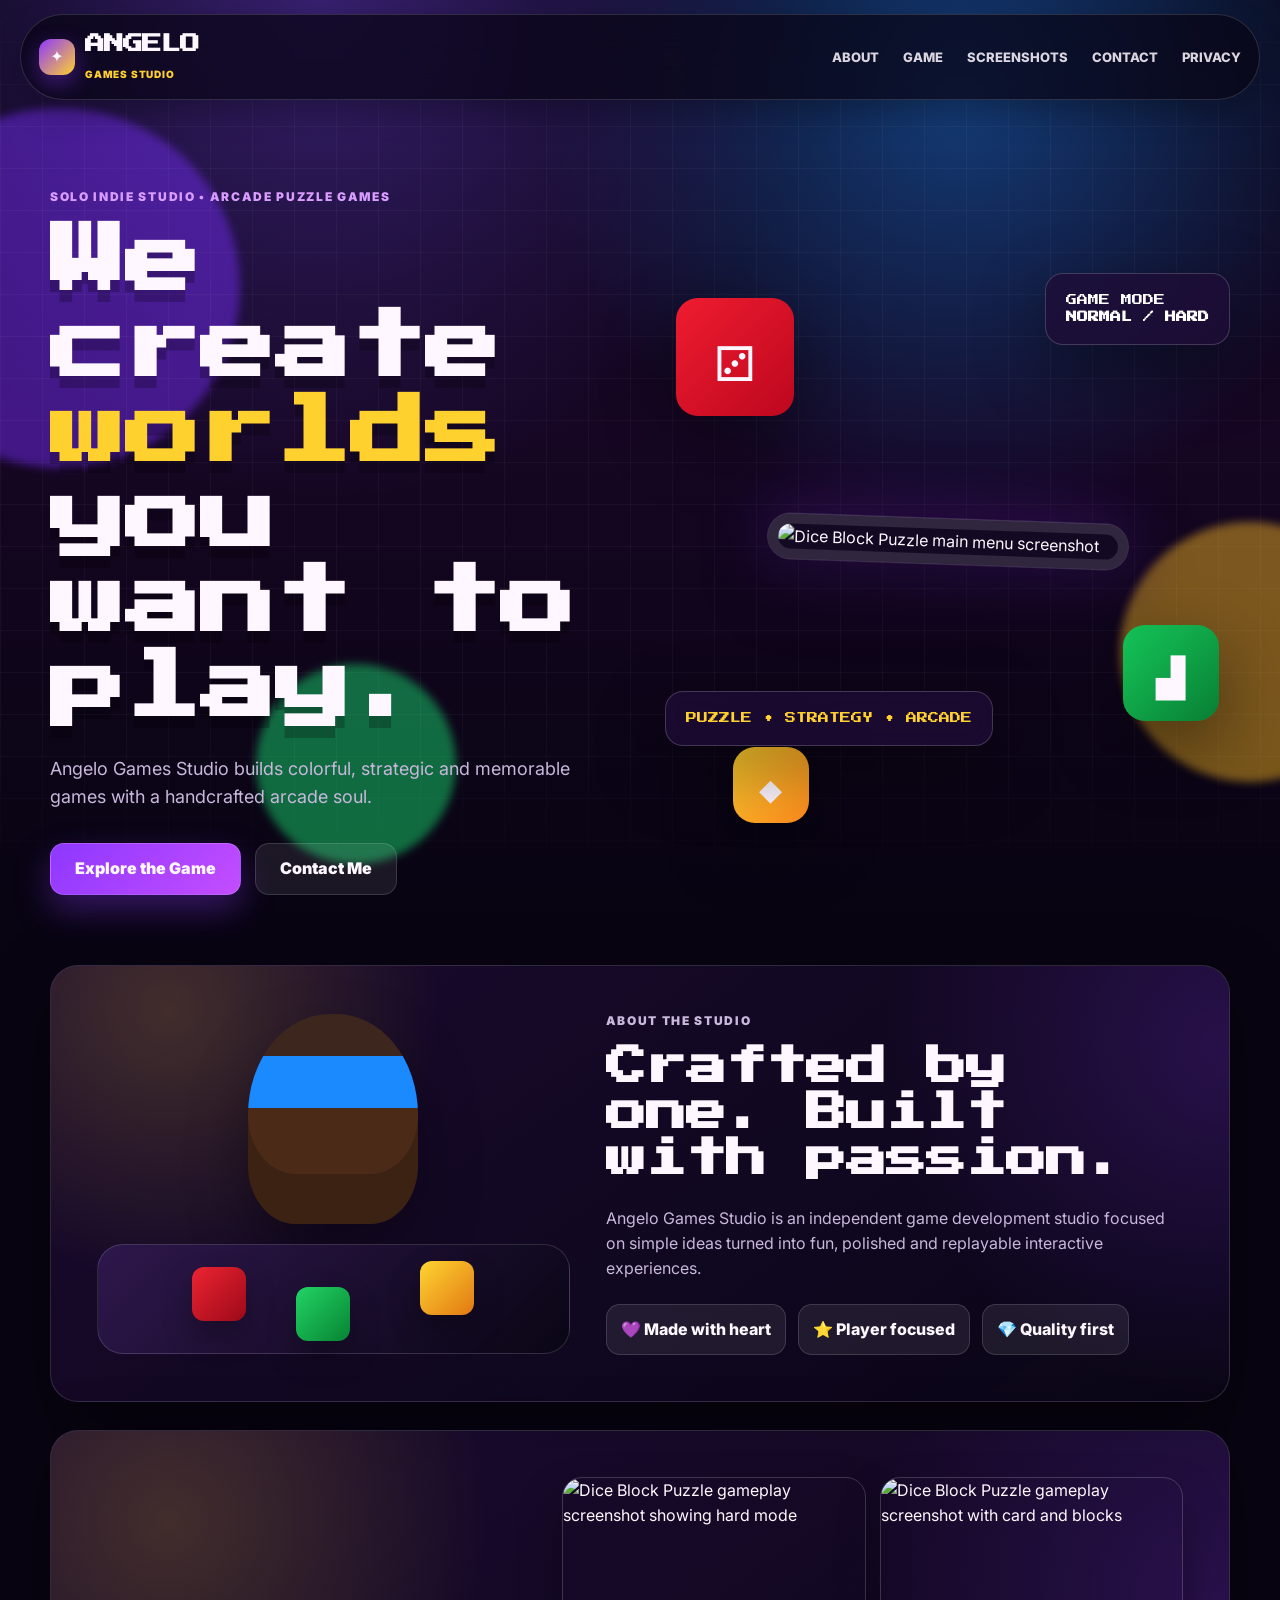
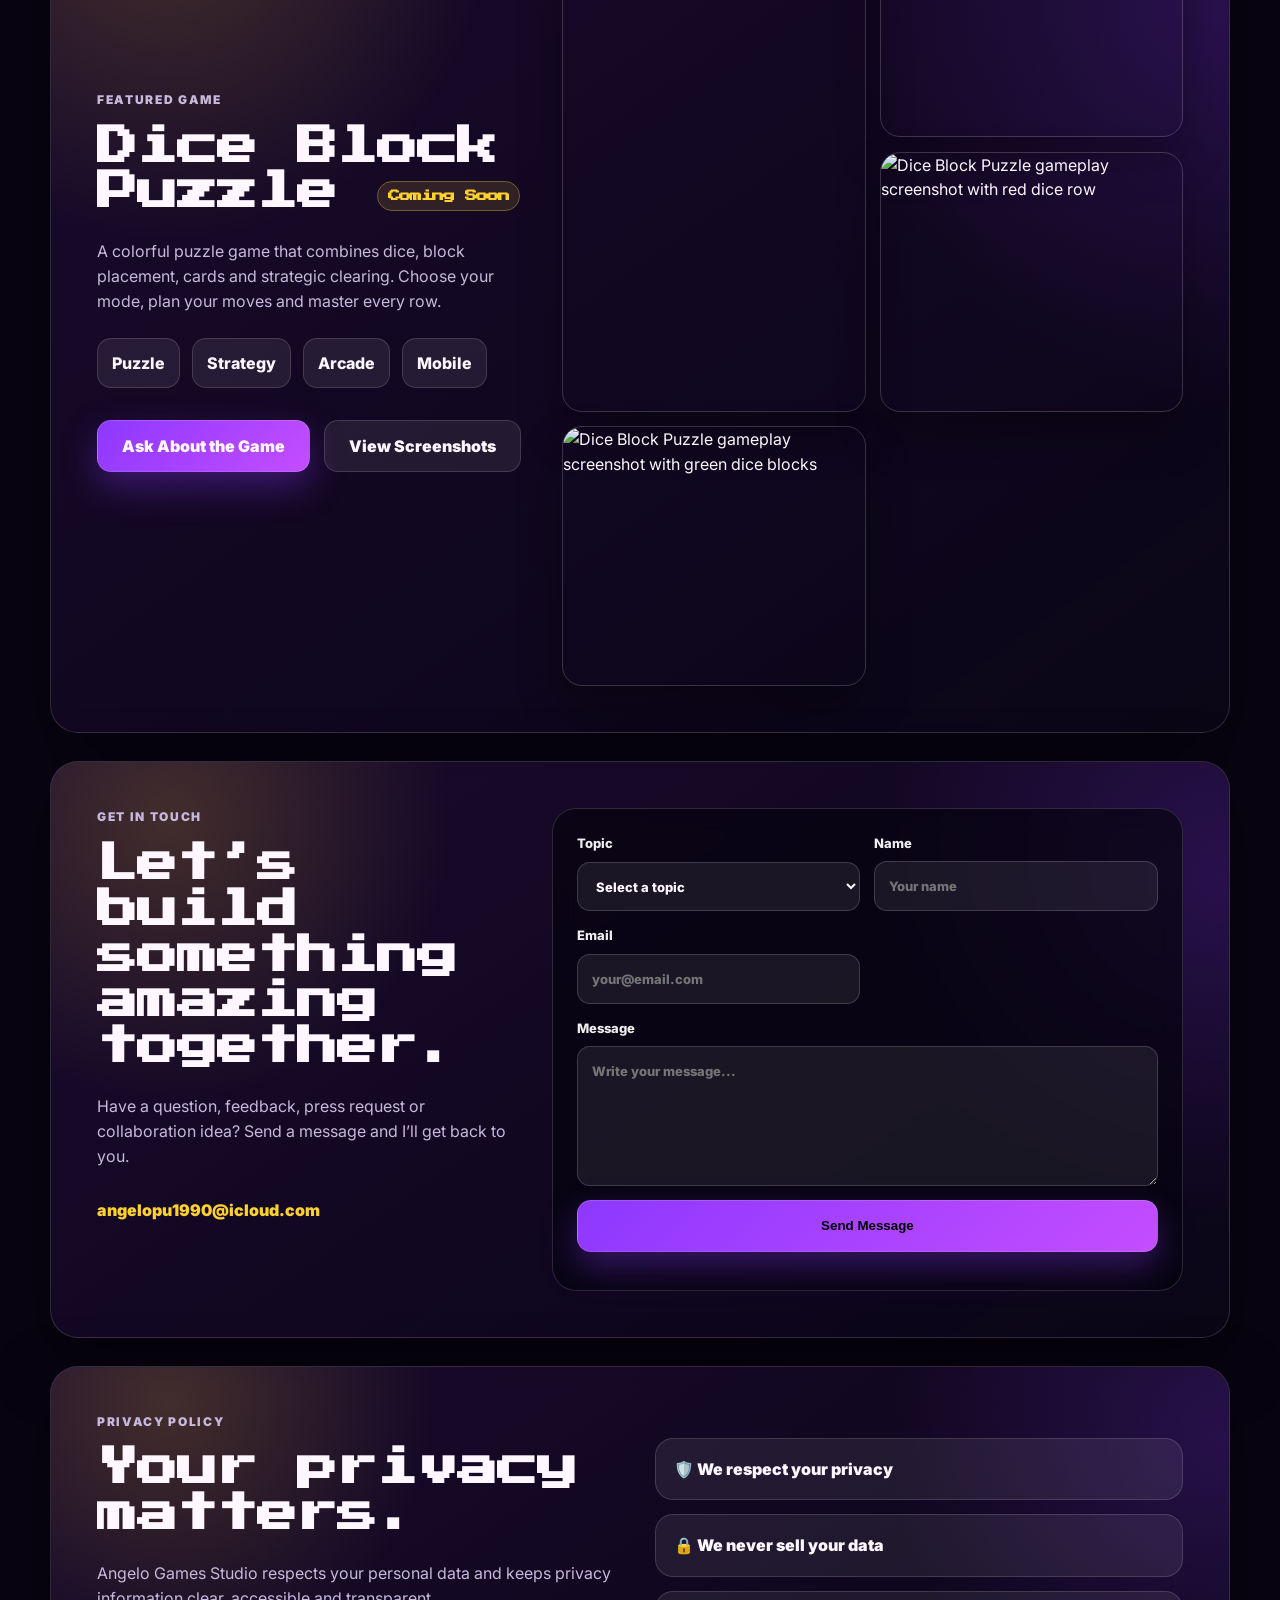
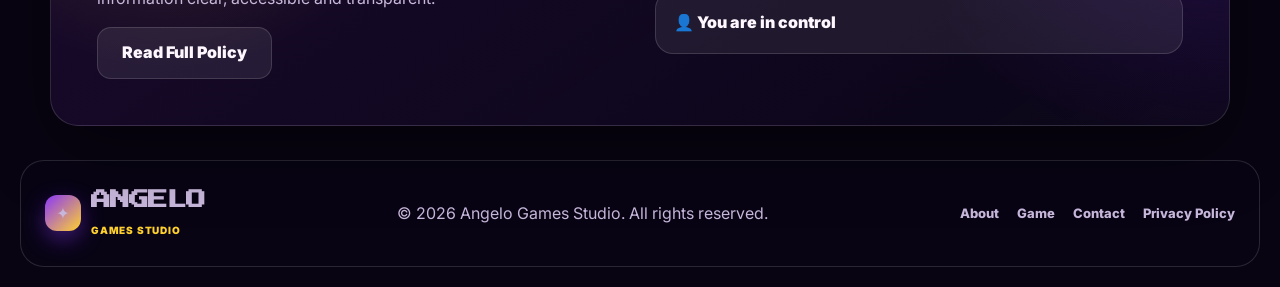
==== index.html @ de4259ae "Add files via upload" ====
<!DOCTYPE html>
<html lang="en">
<head>
  <meta charset="UTF-8" />
  <meta name="viewport" content="width=device-width, initial-scale=1.0" />
  <title>Angelo Games Studio — Indie Game Development Studio</title>
  <meta name="description" content="Angelo Games Studio is an independent game development studio crafting colorful, strategic arcade puzzle games with heart." />
  <meta name="theme-color" content="#160623" />
  <meta property="og:title" content="Angelo Games Studio" />
  <meta property="og:description" content="Colorful indie games, handcrafted with passion." />
  <meta property="og:type" content="website" />
  <link rel="preconnect" href="https://fonts.googleapis.com">
  <link rel="preconnect" href="https://fonts.gstatic.com" crossorigin>
  <link href="https://fonts.googleapis.com/css2?family=Inter:wght@400;500;600;700;800;900&family=Press+Start+2P&display=swap" rel="stylesheet">
  <link rel="stylesheet" href="styles.css" />
</head>
<body>
  <div class="site-bg" aria-hidden="true">
    <span class="orb orb-a"></span>
    <span class="orb orb-b"></span>
    <span class="orb orb-c"></span>
    <span class="grid-glow"></span>
  </div>

  <header class="site-header" id="top">
    <a class="logo" href="#top" aria-label="Angelo Games Studio home">
      <span class="logo-mark">✦</span>
      <span><strong>ANGELO</strong><em>GAMES STUDIO</em></span>
    </a>
    <button class="nav-toggle" aria-label="Open menu" aria-expanded="false">☰</button>
    <nav class="site-nav" aria-label="Main navigation">
      <a href="#about">About</a>
      <a href="#game">Game</a>
      <a href="#screenshots">Screenshots</a>
      <a href="#contact">Contact</a>
      <a href="privacy.html">Privacy</a>
    </nav>
  </header>

  <main>
    <section class="hero section-wrap">
      <div class="hero-copy reveal">
        <p class="eyebrow">Solo indie studio • Arcade puzzle games</p>
        <h1>We create <span>worlds</span><br />you want to play.</h1>
        <p class="hero-text">Angelo Games Studio builds colorful, strategic and memorable games with a handcrafted arcade soul.</p>
        <div class="hero-actions">
          <a class="btn btn-primary" href="#game">Explore the Game</a>
          <a class="btn btn-secondary" href="#contact">Contact Me</a>
        </div>
      </div>

      <div class="hero-art reveal" aria-label="Game screenshot preview">
        <div class="floating-chip chip-red">⚂</div>
        <div class="floating-chip chip-green">▟</div>
        <div class="floating-chip chip-yellow">◆</div>
        <div class="phone-frame">
          <img src="assets/screenshots/screenshot-01.jpeg" alt="Dice Block Puzzle main menu screenshot" />
        </div>
        <div class="mini-card card-one">GAME MODE<br><strong>NORMAL / HARD</strong></div>
        <div class="mini-card card-two">PUZZLE • STRATEGY • ARCADE</div>
      </div>
    </section>

    <section class="studio-panel section-wrap" id="about">
      <div class="about-art reveal" aria-hidden="true">
        <div class="pixel-character"></div>
        <div class="desk-world">
          <span class="cube c1"></span><span class="cube c2"></span><span class="cube c3"></span>
        </div>
      </div>
      <div class="about-copy reveal">
        <p class="eyebrow">About the studio</p>
        <h2>Crafted by one. Built with passion.</h2>
        <p>Angelo Games Studio is an independent game development studio focused on simple ideas turned into fun, polished and replayable interactive experiences.</p>
        <div class="pill-grid">
          <span>💜 Made with heart</span>
          <span>⭐ Player focused</span>
          <span>💎 Quality first</span>
        </div>
      </div>
    </section>

    <section class="game-section section-wrap" id="game">
      <div class="game-copy reveal">
        <p class="eyebrow">Featured game</p>
        <h2>Dice Block Puzzle <small>Coming Soon</small></h2>
        <p>A colorful puzzle game that combines dice, block placement, cards and strategic clearing. Choose your mode, plan your moves and master every row.</p>
        <div class="tags">
          <span>Puzzle</span><span>Strategy</span><span>Arcade</span><span>Mobile</span>
        </div>
        <div class="hero-actions compact">
          <a class="btn btn-primary" href="#contact">Ask About the Game</a>
          <a class="btn btn-secondary" href="#screenshots">View Screenshots</a>
        </div>
      </div>
      <div class="game-gallery reveal" id="screenshots">
        <img class="shot shot-main" src="assets/screenshots/screenshot-02.jpeg" alt="Dice Block Puzzle gameplay screenshot showing hard mode" />
        <img class="shot" src="assets/screenshots/screenshot-03.jpeg" alt="Dice Block Puzzle gameplay screenshot with card and blocks" />
        <img class="shot" src="assets/screenshots/screenshot-04.jpeg" alt="Dice Block Puzzle gameplay screenshot with red dice row" />
        <img class="shot" src="assets/screenshots/screenshot-05.jpeg" alt="Dice Block Puzzle gameplay screenshot with green dice blocks" />
      </div>
    </section>

    <section class="contact-section section-wrap" id="contact">
      <div class="contact-copy reveal">
        <p class="eyebrow">Get in touch</p>
        <h2>Let’s build something amazing together.</h2>
        <p>Have a question, feedback, press request or collaboration idea? Send a message and I’ll get back to you.</p>
        <a class="email-link" href="mailto:angelopu1990@icloud.com">angelopu1990@icloud.com</a>
      </div>

      <form class="contact-form reveal" id="contactForm" action="https://formspree.io/f/YOUR_FORM_ID" method="POST">
        <!-- Replace the Formspree URL above with your own endpoint. Messages should forward to angelopu1990@icloud.com. -->
        <label>
          Topic
          <select name="topic" required>
            <option value="">Select a topic</option>
            <option>General inquiry</option>
            <option>Game feedback</option>
            <option>Publishing / partnership</option>
            <option>Press</option>
            <option>Privacy request</option>
          </select>
        </label>
        <label>
          Name
          <input type="text" name="name" placeholder="Your name" required minlength="2" />
        </label>
        <label>
          Email
          <input type="email" name="email" placeholder="your@email.com" required />
        </label>
        <label class="full">
          Message
          <textarea name="message" placeholder="Write your message..." required minlength="10"></textarea>
        </label>
        <button class="btn btn-primary full" type="submit">Send Message</button>
        <p class="form-status" role="status" aria-live="polite"></p>
      </form>
    </section>

    <section class="privacy-preview section-wrap" id="privacy">
      <div class="reveal">
        <p class="eyebrow">Privacy policy</p>
        <h2>Your privacy matters.</h2>
        <p>Angelo Games Studio respects your personal data and keeps privacy information clear, accessible and transparent.</p>
        <a class="btn btn-secondary" href="privacy.html">Read Full Policy</a>
      </div>
      <div class="privacy-points reveal">
        <span>🛡️ We respect your privacy</span>
        <span>🔒 We never sell your data</span>
        <span>👤 You are in control</span>
      </div>
    </section>
  </main>

  <footer class="site-footer">
    <a class="logo" href="#top"><span class="logo-mark">✦</span><span><strong>ANGELO</strong><em>GAMES STUDIO</em></span></a>
    <p>© <span id="year"></span> Angelo Games Studio. All rights reserved.</p>
    <nav>
      <a href="#about">About</a>
      <a href="#game">Game</a>
      <a href="#contact">Contact</a>
      <a href="privacy.html">Privacy Policy</a>
    </nav>
  </footer>

  <script src="script.js"></script>
</body>
</html>
---- styles.css ----
:root{
  --bg:#080412;--panel:#130923;--panel2:#211037;--text:#fff7ff;--muted:#c8b8dc;--purple:#8d38ff;--purple2:#c44dff;--gold:#ffd12f;--orange:#ff8a1d;--green:#31d86c;--cyan:#42d9ff;--line:rgba(255,255,255,.14);--shadow:0 24px 70px rgba(0,0,0,.42);--radius:28px
}
*{box-sizing:border-box}html{scroll-behavior:smooth}body{margin:0;background:var(--bg);color:var(--text);font-family:Inter,system-ui,-apple-system,BlinkMacSystemFont,"Segoe UI",sans-serif;line-height:1.55;overflow-x:hidden}img{max-width:100%;display:block}a{color:inherit;text-decoration:none}.site-bg{position:fixed;inset:0;z-index:-3;background:radial-gradient(circle at 25% 0,#37206f 0,transparent 38%),radial-gradient(circle at 75% 10%,#143c78 0,transparent 34%),linear-gradient(180deg,#080412,#160623 48%,#080412)}.grid-glow{position:absolute;inset:0;background-image:linear-gradient(rgba(255,255,255,.035) 1px,transparent 1px),linear-gradient(90deg,rgba(255,255,255,.035) 1px,transparent 1px);background-size:42px 42px;mask-image:linear-gradient(to bottom,transparent,black 12%,black 80%,transparent)}.orb{position:absolute;border-radius:50%;filter:blur(4px);opacity:.45}.orb-a{width:360px;height:360px;background:#7a2dff;top:12%;left:-120px}.orb-b{width:260px;height:260px;background:#ffbd23;top:58%;right:-100px}.orb-c{width:200px;height:200px;background:#18e875;bottom:4%;left:20%}.section-wrap{width:min(1180px,calc(100% - 40px));margin:0 auto}.site-header{position:sticky;top:0;z-index:20;width:min(1240px,calc(100% - 28px));margin:14px auto 0;padding:14px 18px;border:1px solid var(--line);border-radius:999px;background:rgba(9,5,22,.72);backdrop-filter:blur(18px);display:flex;align-items:center;justify-content:space-between;box-shadow:0 12px 30px rgba(0,0,0,.28)}.logo{display:flex;gap:10px;align-items:center}.logo-mark{display:grid;place-items:center;width:36px;height:36px;border-radius:12px;background:linear-gradient(135deg,var(--purple),var(--gold));box-shadow:0 8px 22px rgba(141,56,255,.42)}.logo strong{font-family:"Press Start 2P",monospace;font-size:20px;letter-spacing:-1px;display:block}.logo em{font-style:normal;color:var(--gold);font-size:10px;font-weight:900;letter-spacing:.08em}.site-nav{display:flex;gap:24px;font-weight:800;font-size:13px;text-transform:uppercase}.site-nav a{opacity:.86}.site-nav a:hover{color:var(--gold);opacity:1}.nav-toggle{display:none;background:transparent;color:white;border:0;font-size:26px}.hero{min-height:790px;display:grid;grid-template-columns:1fr 1fr;gap:50px;align-items:center;padding:88px 0 70px}.eyebrow{color:#d99cff;text-transform:uppercase;font-size:12px;font-weight:900;letter-spacing:.14em;margin:0 0 14px}.hero h1,.about-copy h2,.game-copy h2,.contact-copy h2,.privacy-preview h2{font-family:"Press Start 2P",monospace;line-height:1.12;margin:0 0 24px;letter-spacing:-1px}.hero h1{font-size:clamp(38px,6vw,76px);text-shadow:0 12px 0 rgba(0,0,0,.22)}.hero h1 span,.game-copy small{color:var(--gold)}.hero-text{max-width:520px;color:var(--muted);font-size:18px}.hero-actions{display:flex;gap:14px;flex-wrap:wrap;margin-top:32px}.btn{display:inline-flex;align-items:center;justify-content:center;min-height:52px;padding:0 24px;border-radius:14px;font-weight:900;border:1px solid var(--line);transition:.25s ease;cursor:pointer}.btn-primary{background:linear-gradient(135deg,var(--purple),var(--purple2));box-shadow:0 15px 35px rgba(141,56,255,.34)}.btn-secondary{background:rgba(255,255,255,.08)}.btn:hover{transform:translateY(-3px);filter:brightness(1.08)}.hero-art{position:relative;min-height:640px;display:grid;place-items:center}.phone-frame{width:min(360px,76vw);border:10px solid rgba(255,255,255,.12);border-radius:34px;overflow:hidden;background:#130923;box-shadow:var(--shadow),0 0 0 1px rgba(255,255,255,.16),0 0 70px rgba(141,56,255,.36);transform:rotate(2deg)}.phone-frame img{width:100%;height:auto}.floating-chip{position:absolute;border-radius:22px;display:grid;place-items:center;font-family:"Press Start 2P";box-shadow:var(--shadow);animation:floaty 6s ease-in-out infinite}.chip-red{width:118px;height:118px;background:linear-gradient(135deg,#ef1c30,#bd071e);left:2%;top:12%;font-size:48px}.chip-green{width:96px;height:96px;background:linear-gradient(135deg,#16c759,#087e34);right:2%;bottom:22%;font-size:38px}.chip-yellow{width:76px;height:76px;background:linear-gradient(135deg,#ffd12f,#ff8a1d);left:12%;bottom:6%;font-size:30px}.mini-card{position:absolute;background:rgba(31,12,55,.76);border:1px solid rgba(255,255,255,.18);backdrop-filter:blur(12px);padding:18px 20px;border-radius:18px;box-shadow:var(--shadow);font-family:"Press Start 2P";font-size:11px;color:#fff}.card-one{right:0;top:8%}.card-two{left:0;bottom:18%;color:var(--gold)}@keyframes floaty{0%,100%{transform:translateY(0) rotate(-5deg)}50%{transform:translateY(-18px) rotate(4deg)}}.studio-panel,.game-section,.contact-section,.privacy-preview{border:1px solid var(--line);background:linear-gradient(145deg,rgba(30,12,52,.84),rgba(11,7,24,.74));border-radius:var(--radius);box-shadow:var(--shadow);padding:46px;margin-bottom:28px;position:relative;overflow:hidden}.studio-panel{display:grid;grid-template-columns:.9fr 1.1fr;gap:36px;align-items:center}.studio-panel:before,.game-section:before,.contact-section:before,.privacy-preview:before{content:"";position:absolute;inset:0;background:radial-gradient(circle at 10% 10%,rgba(255,209,47,.18),transparent 24%),radial-gradient(circle at 100% 20%,rgba(141,56,255,.2),transparent 28%);pointer-events:none}.about-art,.about-copy,.game-copy,.game-gallery,.contact-copy,.contact-form,.privacy-preview>div{position:relative}.pixel-character{width:170px;height:210px;margin:auto;border-radius:48% 48% 28% 28%;background:linear-gradient(#3c261d 0 20%,#1b8aff 20% 45%,#4b2a18 45%);box-shadow:inset 0 -50px rgba(0,0,0,.2),0 26px 60px rgba(0,0,0,.35)}.desk-world{height:110px;border-radius:26px;background:linear-gradient(135deg,#2e174c,#0a0615);border:1px solid var(--line);position:relative;margin-top:20px}.cube{position:absolute;width:54px;height:54px;border-radius:12px;background:linear-gradient(135deg,#ec2432,#9d0918);box-shadow:0 15px 30px rgba(0,0,0,.28)}.c1{left:20%;top:22px}.c2{left:42%;top:42px;background:linear-gradient(135deg,#22d465,#078332)}.c3{right:20%;top:16px;background:linear-gradient(135deg,#ffd531,#e17813)}.about-copy h2,.game-copy h2,.contact-copy h2,.privacy-preview h2{font-size:clamp(24px,3.2vw,42px)}.about-copy p,.game-copy p,.contact-copy p,.privacy-preview p{color:var(--muted);max-width:640px}.pill-grid,.tags{display:flex;gap:12px;flex-wrap:wrap;margin-top:24px}.pill-grid span,.tags span{padding:12px 14px;background:rgba(255,255,255,.08);border:1px solid var(--line);border-radius:14px;font-weight:800}.game-section{display:grid;grid-template-columns:.82fr 1.18fr;gap:34px;align-items:center}.game-copy small{font-size:12px;background:rgba(255,209,47,.12);border:1px solid rgba(255,209,47,.32);padding:8px 10px;border-radius:999px;vertical-align:middle}.game-gallery{display:grid;grid-template-columns:1fr 1fr;gap:14px}.shot{border-radius:20px;border:1px solid rgba(255,255,255,.18);box-shadow:0 22px 45px rgba(0,0,0,.32);height:260px;width:100%;object-fit:cover;object-position:top;transition:.25s}.shot-main{grid-row:span 2;height:535px}.shot:hover{transform:translateY(-6px) rotate(.8deg);box-shadow:0 28px 60px rgba(141,56,255,.22)}.contact-section{display:grid;grid-template-columns:.8fr 1.2fr;gap:34px;align-items:start}.email-link{display:inline-block;color:var(--gold);font-weight:900;margin-top:14px}.contact-form{display:grid;grid-template-columns:1fr 1fr;gap:14px;background:rgba(5,4,13,.64);border:1px solid var(--line);border-radius:24px;padding:24px;backdrop-filter:blur(12px)}label{display:grid;gap:8px;color:#eee;font-weight:800;font-size:13px}.full{grid-column:1/-1}input,select,textarea{width:100%;border:1px solid rgba(255,255,255,.16);background:rgba(255,255,255,.075);color:var(--text);border-radius:13px;padding:14px 14px;font:inherit;outline:none}textarea{min-height:140px;resize:vertical}input:focus,select:focus,textarea:focus{border-color:var(--purple2);box-shadow:0 0 0 4px rgba(196,77,255,.12)}.form-status{grid-column:1/-1;margin:0;color:var(--gold);font-weight:800}.privacy-preview{display:grid;grid-template-columns:1fr 1fr;gap:30px;align-items:center}.privacy-points{display:grid;gap:14px}.privacy-points span{padding:18px;border-radius:18px;background:rgba(255,255,255,.075);border:1px solid var(--line);font-weight:900}.site-footer{width:min(1240px,calc(100% - 28px));margin:34px auto 20px;padding:24px;border:1px solid var(--line);border-radius:24px;background:rgba(9,5,22,.75);display:flex;align-items:center;justify-content:space-between;gap:20px;flex-wrap:wrap;color:var(--muted)}.site-footer nav{display:flex;gap:18px;flex-wrap:wrap;font-weight:800;font-size:13px}.reveal{opacity:0;transform:translateY(18px);transition:opacity .7s ease,transform .7s ease}.reveal.visible{opacity:1;transform:none}.policy-page{padding:70px 0}.policy-card{background:rgba(255,255,255,.06);border:1px solid var(--line);border-radius:28px;padding:46px;box-shadow:var(--shadow)}.policy-card h1,.policy-card h2{font-family:"Press Start 2P",monospace}.policy-card h1{font-size:clamp(28px,4vw,48px)}.policy-card h2{font-size:20px;margin-top:36px;color:var(--gold)}.policy-card p,.policy-card li{color:var(--muted)}.policy-card a{color:var(--gold);font-weight:800}@media(max-width:900px){.site-nav{position:absolute;top:74px;right:0;left:0;margin:auto;width:calc(100% - 24px);display:none;flex-direction:column;background:#12081f;border:1px solid var(--line);border-radius:22px;padding:20px}.site-nav.open{display:flex}.nav-toggle{display:block}.hero,.studio-panel,.game-section,.contact-section,.privacy-preview{grid-template-columns:1fr}.hero{padding-top:58px}.hero-art{min-height:540px}.contact-form{grid-template-columns:1fr}.shot-main{height:420px}.game-gallery{grid-template-columns:1fr 1fr}}@media(max-width:620px){.section-wrap{width:min(100% - 24px,1180px)}.site-header{border-radius:22px}.logo strong{font-size:15px}.hero h1{font-size:34px}.studio-panel,.game-section,.contact-section,.privacy-preview,.policy-card{padding:24px}.game-gallery{grid-template-columns:1fr}.shot,.shot-main{height:auto}.phone-frame{width:270px}.floating-chip{display:none}.mini-card{font-size:9px}.site-footer{align-items:flex-start;flex-direction:column}}
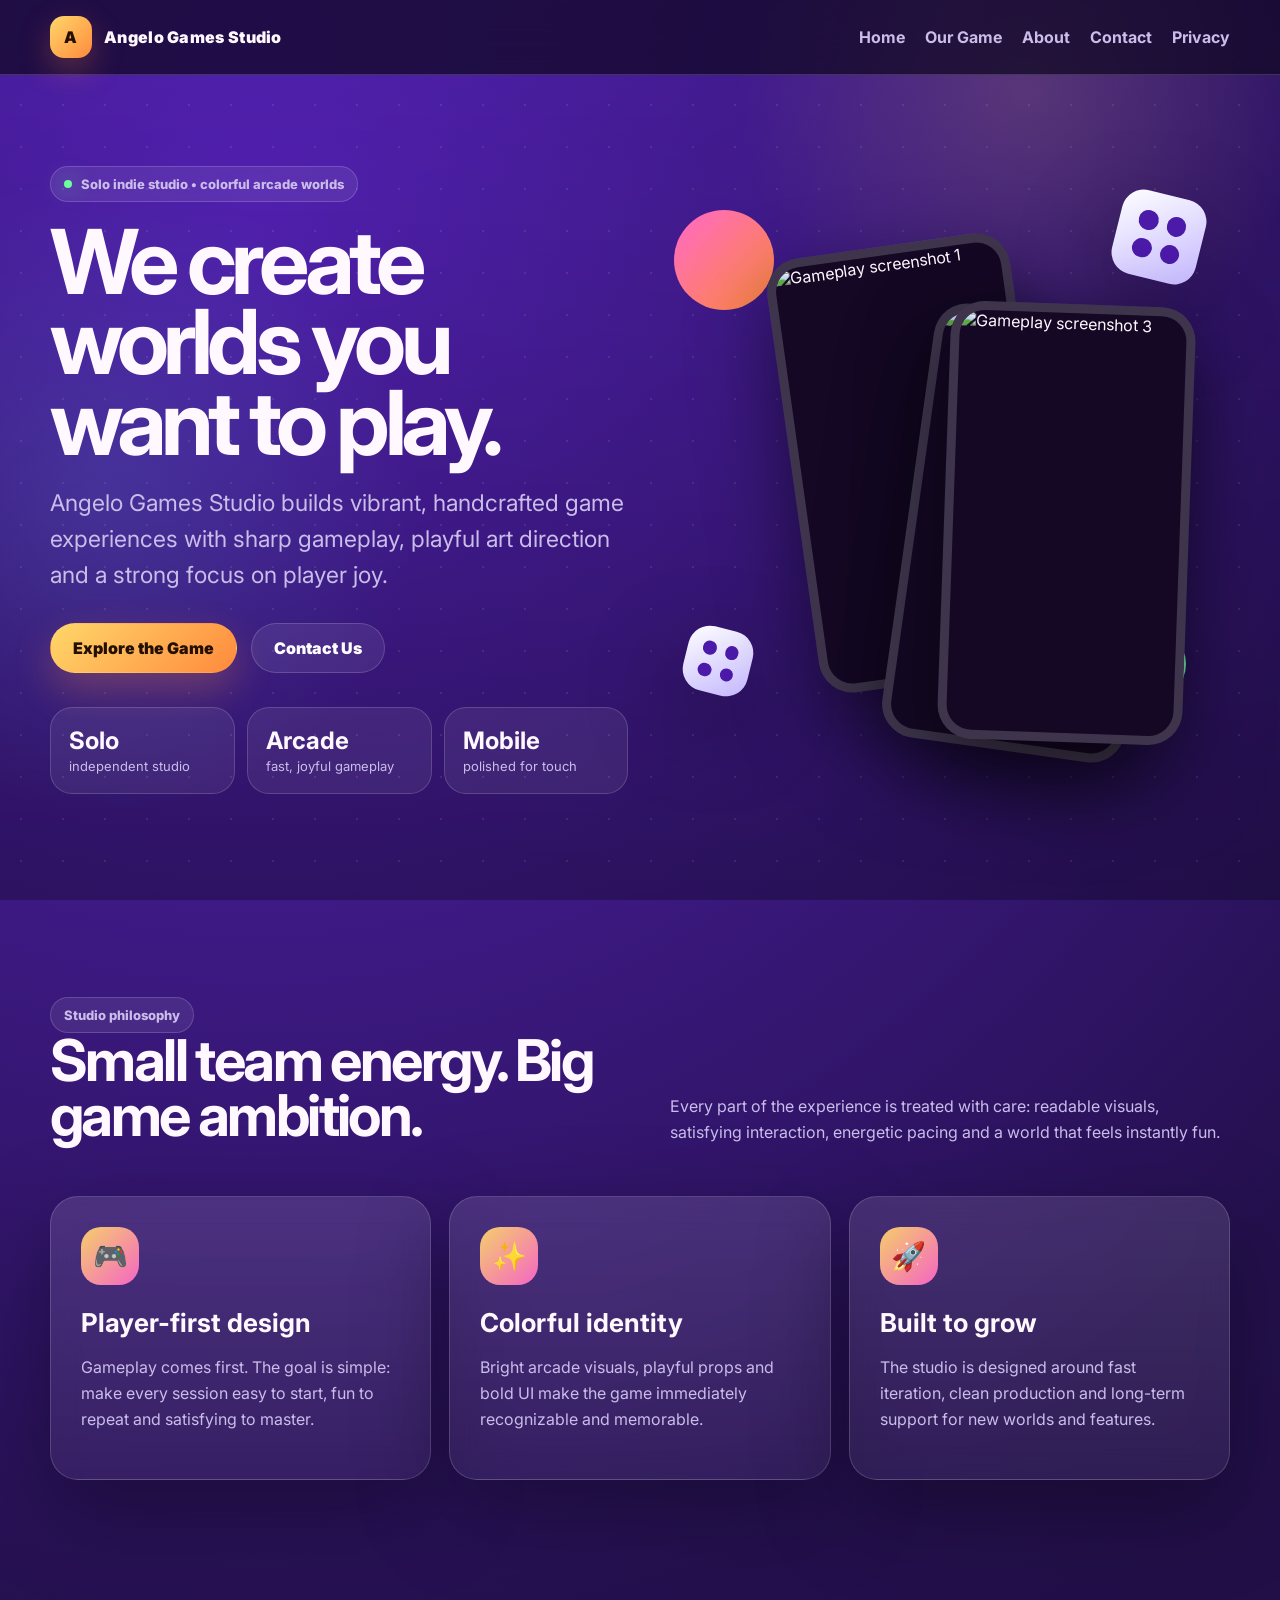
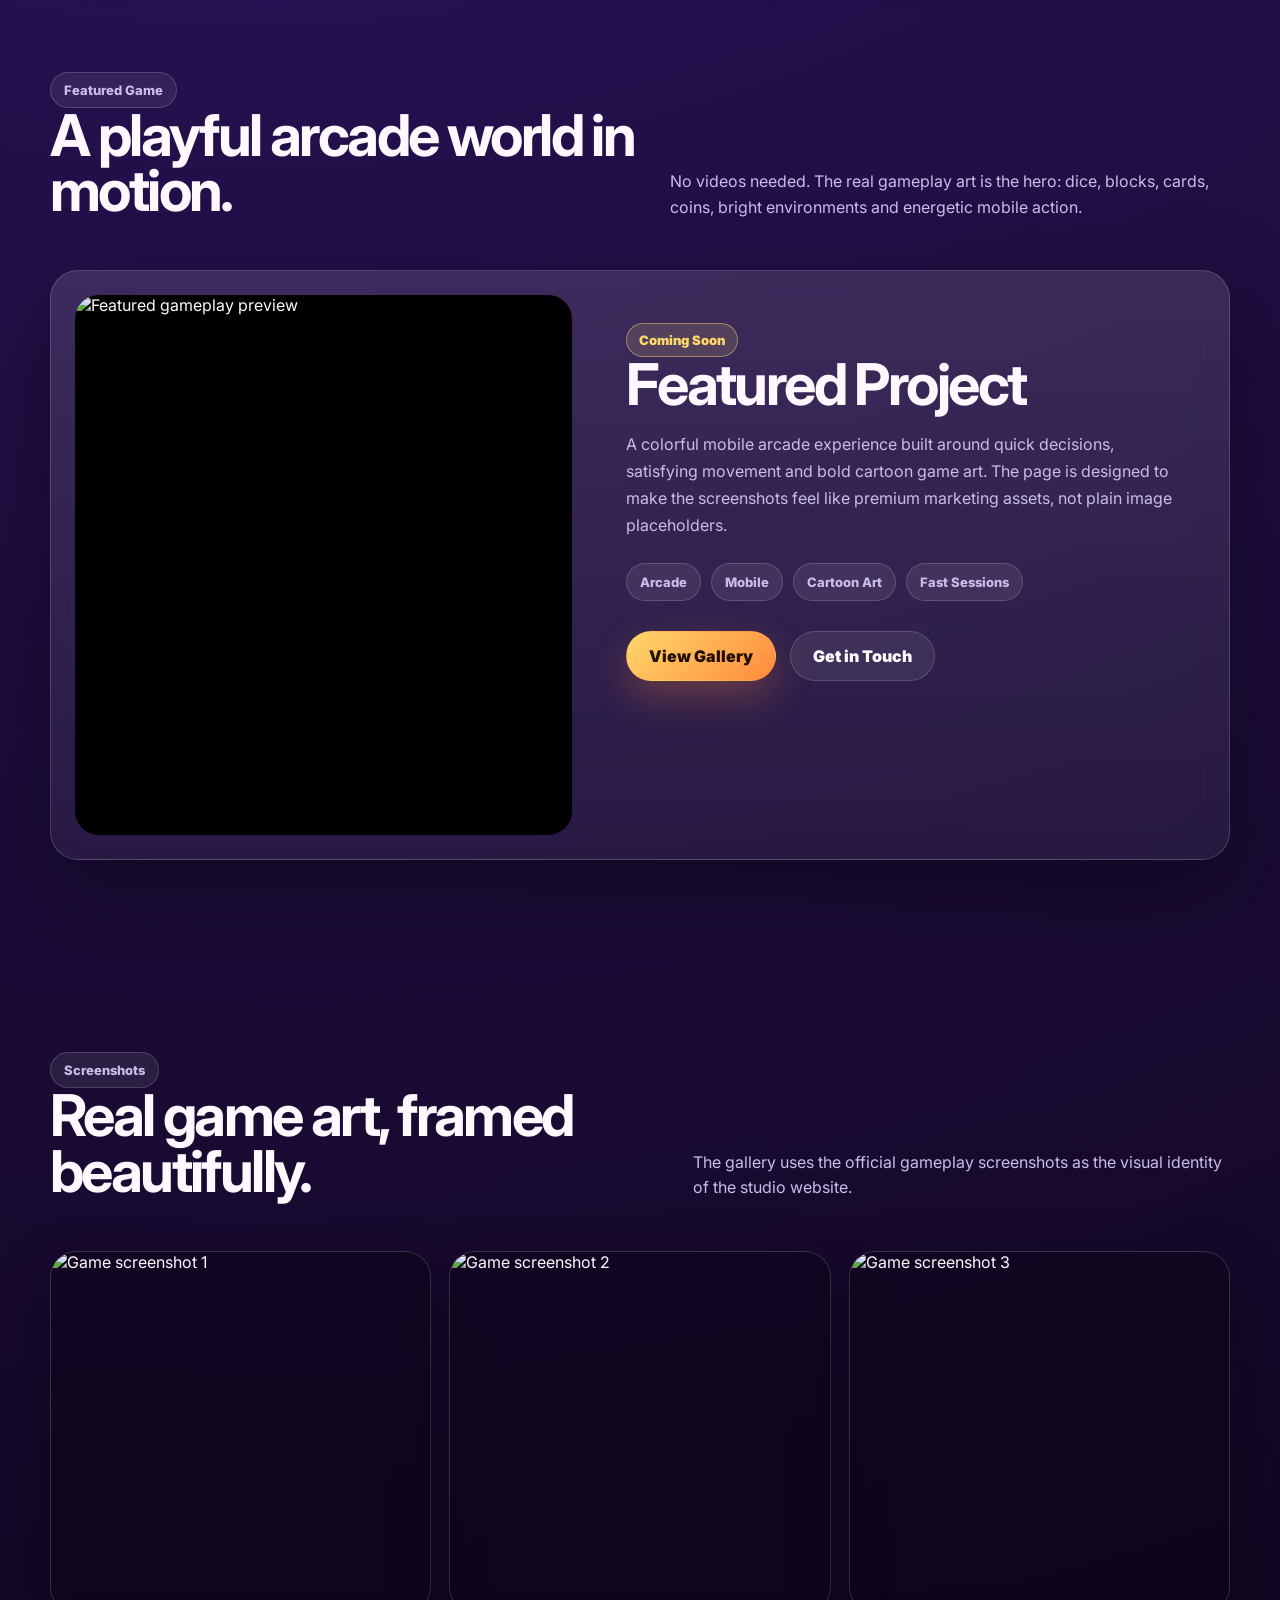
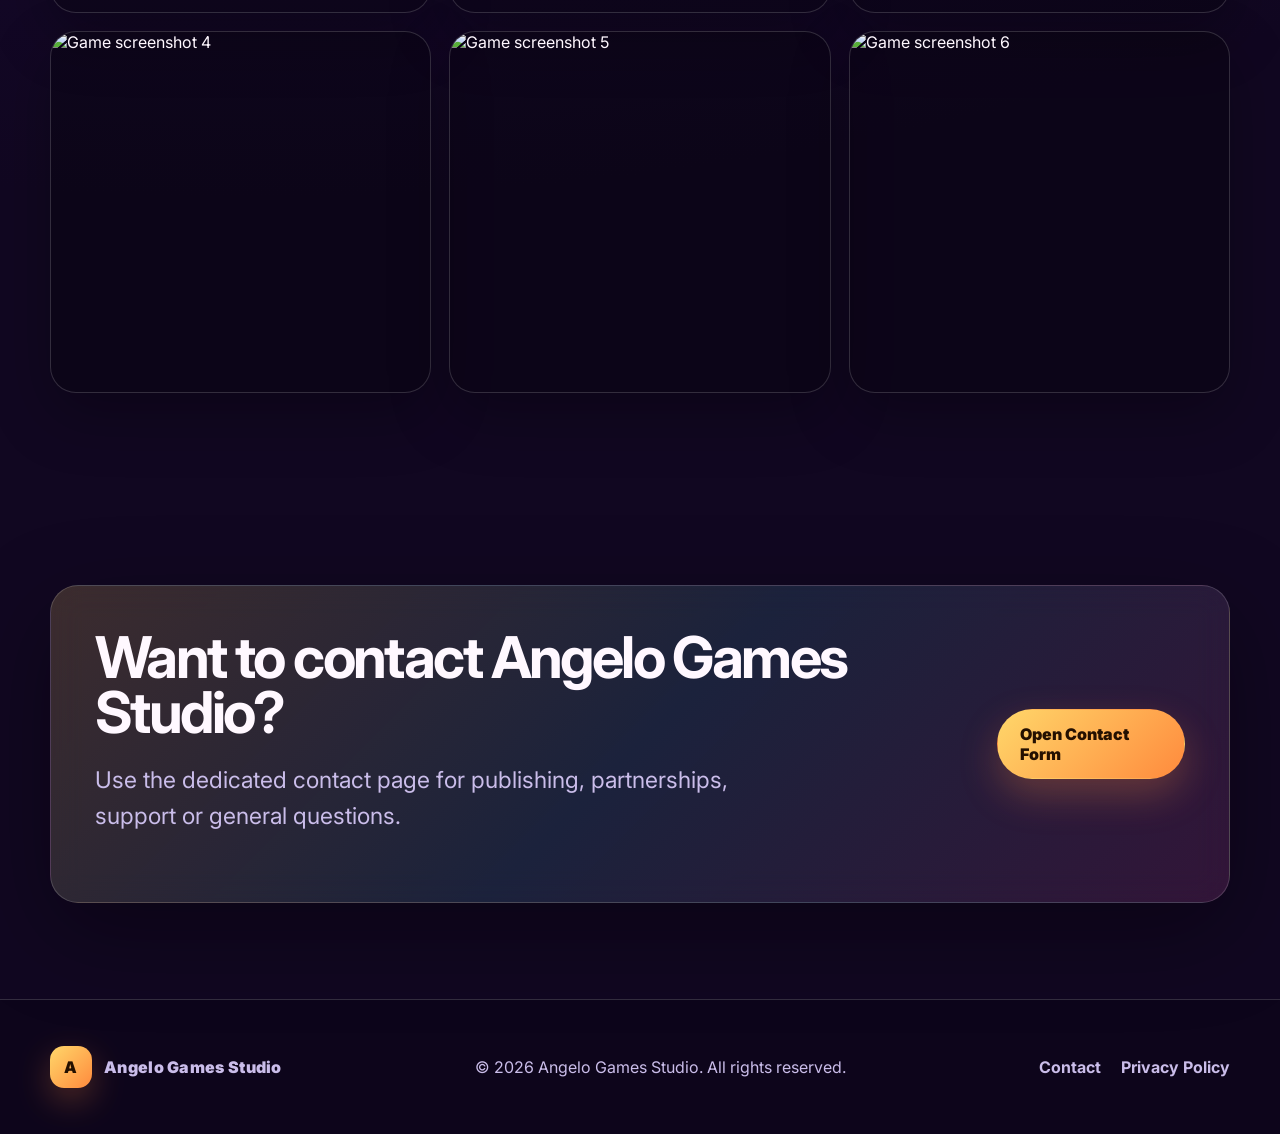
==== commit 51dcd73c: "Add files via upload" ====
--- a/index.html
+++ b/index.html
@@ -1,170 +1,8 @@
-<!DOCTYPE html>
-<html lang="en">
-<head>
-  <meta charset="UTF-8" />
-  <meta name="viewport" content="width=device-width, initial-scale=1.0" />
-  <title>Angelo Games Studio — Indie Game Development Studio</title>
-  <meta name="description" content="Angelo Games Studio is an independent game development studio crafting colorful, strategic arcade puzzle games with heart." />
-  <meta name="theme-color" content="#160623" />
-  <meta property="og:title" content="Angelo Games Studio" />
-  <meta property="og:description" content="Colorful indie games, handcrafted with passion." />
-  <meta property="og:type" content="website" />
-  <link rel="preconnect" href="https://fonts.googleapis.com">
-  <link rel="preconnect" href="https://fonts.gstatic.com" crossorigin>
-  <link href="https://fonts.googleapis.com/css2?family=Inter:wght@400;500;600;700;800;900&family=Press+Start+2P&display=swap" rel="stylesheet">
-  <link rel="stylesheet" href="styles.css" />
-</head>
-<body>
-  <div class="site-bg" aria-hidden="true">
-    <span class="orb orb-a"></span>
-    <span class="orb orb-b"></span>
-    <span class="orb orb-c"></span>
-    <span class="grid-glow"></span>
-  </div>
-
-  <header class="site-header" id="top">
-    <a class="logo" href="#top" aria-label="Angelo Games Studio home">
-      <span class="logo-mark">✦</span>
-      <span><strong>ANGELO</strong><em>GAMES STUDIO</em></span>
-    </a>
-    <button class="nav-toggle" aria-label="Open menu" aria-expanded="false">☰</button>
-    <nav class="site-nav" aria-label="Main navigation">
-      <a href="#about">About</a>
-      <a href="#game">Game</a>
-      <a href="#screenshots">Screenshots</a>
-      <a href="#contact">Contact</a>
-      <a href="privacy.html">Privacy</a>
-    </nav>
-  </header>
-
-  <main>
-    <section class="hero section-wrap">
-      <div class="hero-copy reveal">
-        <p class="eyebrow">Solo indie studio • Arcade puzzle games</p>
-        <h1>We create <span>worlds</span><br />you want to play.</h1>
-        <p class="hero-text">Angelo Games Studio builds colorful, strategic and memorable games with a handcrafted arcade soul.</p>
-        <div class="hero-actions">
-          <a class="btn btn-primary" href="#game">Explore the Game</a>
-          <a class="btn btn-secondary" href="#contact">Contact Me</a>
-        </div>
-      </div>
-
-      <div class="hero-art reveal" aria-label="Game screenshot preview">
-        <div class="floating-chip chip-red">⚂</div>
-        <div class="floating-chip chip-green">▟</div>
-        <div class="floating-chip chip-yellow">◆</div>
-        <div class="phone-frame">
-          <img src="assets/screenshots/screenshot-01.jpeg" alt="Dice Block Puzzle main menu screenshot" />
-        </div>
-        <div class="mini-card card-one">GAME MODE<br><strong>NORMAL / HARD</strong></div>
-        <div class="mini-card card-two">PUZZLE • STRATEGY • ARCADE</div>
-      </div>
-    </section>
-
-    <section class="studio-panel section-wrap" id="about">
-      <div class="about-art reveal" aria-hidden="true">
-        <div class="pixel-character"></div>
-        <div class="desk-world">
-          <span class="cube c1"></span><span class="cube c2"></span><span class="cube c3"></span>
-        </div>
-      </div>
-      <div class="about-copy reveal">
-        <p class="eyebrow">About the studio</p>
-        <h2>Crafted by one. Built with passion.</h2>
-        <p>Angelo Games Studio is an independent game development studio focused on simple ideas turned into fun, polished and replayable interactive experiences.</p>
-        <div class="pill-grid">
-          <span>💜 Made with heart</span>
-          <span>⭐ Player focused</span>
-          <span>💎 Quality first</span>
-        </div>
-      </div>
-    </section>
-
-    <section class="game-section section-wrap" id="game">
-      <div class="game-copy reveal">
-        <p class="eyebrow">Featured game</p>
-        <h2>Dice Block Puzzle <small>Coming Soon</small></h2>
-        <p>A colorful puzzle game that combines dice, block placement, cards and strategic clearing. Choose your mode, plan your moves and master every row.</p>
-        <div class="tags">
-          <span>Puzzle</span><span>Strategy</span><span>Arcade</span><span>Mobile</span>
-        </div>
-        <div class="hero-actions compact">
-          <a class="btn btn-primary" href="#contact">Ask About the Game</a>
-          <a class="btn btn-secondary" href="#screenshots">View Screenshots</a>
-        </div>
-      </div>
-      <div class="game-gallery reveal" id="screenshots">
-        <img class="shot shot-main" src="assets/screenshots/screenshot-02.jpeg" alt="Dice Block Puzzle gameplay screenshot showing hard mode" />
-        <img class="shot" src="assets/screenshots/screenshot-03.jpeg" alt="Dice Block Puzzle gameplay screenshot with card and blocks" />
-        <img class="shot" src="assets/screenshots/screenshot-04.jpeg" alt="Dice Block Puzzle gameplay screenshot with red dice row" />
-        <img class="shot" src="assets/screenshots/screenshot-05.jpeg" alt="Dice Block Puzzle gameplay screenshot with green dice blocks" />
-      </div>
-    </section>
-
-    <section class="contact-section section-wrap" id="contact">
-      <div class="contact-copy reveal">
-        <p class="eyebrow">Get in touch</p>
-        <h2>Let’s build something amazing together.</h2>
-        <p>Have a question, feedback, press request or collaboration idea? Send a message and I’ll get back to you.</p>
-        <a class="email-link" href="mailto:angelopu1990@icloud.com">angelopu1990@icloud.com</a>
-      </div>
-
-      <form class="contact-form reveal" id="contactForm" action="https://formspree.io/f/YOUR_FORM_ID" method="POST">
-        <!-- Replace the Formspree URL above with your own endpoint. Messages should forward to angelopu1990@icloud.com. -->
-        <label>
-          Topic
-          <select name="topic" required>
-            <option value="">Select a topic</option>
-            <option>General inquiry</option>
-            <option>Game feedback</option>
-            <option>Publishing / partnership</option>
-            <option>Press</option>
-            <option>Privacy request</option>
-          </select>
-        </label>
-        <label>
-          Name
-          <input type="text" name="name" placeholder="Your name" required minlength="2" />
-        </label>
-        <label>
-          Email
-          <input type="email" name="email" placeholder="your@email.com" required />
-        </label>
-        <label class="full">
-          Message
-          <textarea name="message" placeholder="Write your message..." required minlength="10"></textarea>
-        </label>
-        <button class="btn btn-primary full" type="submit">Send Message</button>
-        <p class="form-status" role="status" aria-live="polite"></p>
-      </form>
-    </section>
-
-    <section class="privacy-preview section-wrap" id="privacy">
-      <div class="reveal">
-        <p class="eyebrow">Privacy policy</p>
-        <h2>Your privacy matters.</h2>
-        <p>Angelo Games Studio respects your personal data and keeps privacy information clear, accessible and transparent.</p>
-        <a class="btn btn-secondary" href="privacy.html">Read Full Policy</a>
-      </div>
-      <div class="privacy-points reveal">
-        <span>🛡️ We respect your privacy</span>
-        <span>🔒 We never sell your data</span>
-        <span>👤 You are in control</span>
-      </div>
-    </section>
-  </main>
-
-  <footer class="site-footer">
-    <a class="logo" href="#top"><span class="logo-mark">✦</span><span><strong>ANGELO</strong><em>GAMES STUDIO</em></span></a>
-    <p>© <span id="year"></span> Angelo Games Studio. All rights reserved.</p>
-    <nav>
-      <a href="#about">About</a>
-      <a href="#game">Game</a>
-      <a href="#contact">Contact</a>
-      <a href="privacy.html">Privacy Policy</a>
-    </nav>
-  </footer>
-
-  <script src="script.js"></script>
-</body>
-</html>
+<!doctype html><html lang="en"><head><meta charset="utf-8"><meta name="viewport" content="width=device-width,initial-scale=1"><title>Angelo Games Studio — Indie Game Development</title><meta name="description" content="Angelo Games Studio is an independent game development studio creating colorful, polished and player-first game experiences."><link rel="icon" href="assets/favicon.svg"><link rel="preconnect" href="https://fonts.googleapis.com"><link rel="preconnect" href="https://fonts.gstatic.com" crossorigin><link href="https://fonts.googleapis.com/css2?family=Inter:wght@500;700;800;900&display=swap" rel="stylesheet"><link rel="stylesheet" href="styles.css"></head><body><div class="stars"></div>
+<header class="nav"><div class="container nav-inner"><a class="brand" href="index.html"><div class="logo">A</div><span>Angelo Games Studio</span></a><button class="mobile-toggle">Menu</button><nav class="links"><a href="index.html">Home</a><a href="game.html">Our Game</a><a href="about.html">About</a><a href="contact.html">Contact</a><a href="privacy.html">Privacy</a></nav></div></header>
+<main><section class="hero"><div class="container hero-grid"><div><div class="eyebrow"><span class="dot"></span>Solo indie studio • colorful arcade worlds</div><h1>We create worlds you want to play.</h1><p class="lead">Angelo Games Studio builds vibrant, handcrafted game experiences with sharp gameplay, playful art direction and a strong focus on player joy.</p><div class="hero-actions"><a class="btn btn-primary" href="game.html">Explore the Game</a><a class="btn btn-ghost" href="contact.html">Contact Us</a></div><div class="stat-row"><div class="stat"><strong>Solo</strong><span>independent studio</span></div><div class="stat"><strong>Arcade</strong><span>fast, joyful gameplay</span></div><div class="stat"><strong>Mobile</strong><span>polished for touch</span></div></div></div><div class="showcase" aria-label="Game screenshots showcase"><div class="orb one"></div><div class="orb two"></div><div class="dice d1"><i></i><i></i><i></i><i></i></div><div class="dice d2"><i></i><i></i><i></i><i></i></div><div class="phone-stack"><div class="phone p1"><img src="assets/screenshots/screenshot-01.jpeg" alt="Gameplay screenshot 1"></div><div class="phone p2"><img src="assets/screenshots/screenshot-02.jpeg" alt="Gameplay screenshot 2"></div><div class="phone p3"><img src="assets/screenshots/screenshot-03.jpeg" alt="Gameplay screenshot 3"></div></div></div></div></section>
+<section class="section"><div class="container"><div class="section-head"><div><div class="eyebrow">Studio philosophy</div><h2>Small team energy. Big game ambition.</h2></div><p>Every part of the experience is treated with care: readable visuals, satisfying interaction, energetic pacing and a world that feels instantly fun.</p></div><div class="about-grid"><article class="card feature-card"><div class="feature-icon">🎮</div><h3>Player-first design</h3><p>Gameplay comes first. The goal is simple: make every session easy to start, fun to repeat and satisfying to master.</p></article><article class="card feature-card"><div class="feature-icon">✨</div><h3>Colorful identity</h3><p>Bright arcade visuals, playful props and bold UI make the game immediately recognizable and memorable.</p></article><article class="card feature-card"><div class="feature-icon">🚀</div><h3>Built to grow</h3><p>The studio is designed around fast iteration, clean production and long-term support for new worlds and features.</p></article></div></div></section>
+<section class="section"><div class="container"><div class="section-head"><div><div class="eyebrow">Featured Game</div><h2>A playful arcade world in motion.</h2></div><p>No videos needed. The real gameplay art is the hero: dice, blocks, cards, coins, bright environments and energetic mobile action.</p></div><div class="card game-card"><div class="game-poster"><img src="assets/screenshots/screenshot-04.jpeg" alt="Featured gameplay preview"></div><div class="game-info"><span class="badge">Coming Soon</span><h2>Featured Project</h2><p>A colorful mobile arcade experience built around quick decisions, satisfying movement and bold cartoon game art. The page is designed to make the screenshots feel like premium marketing assets, not plain image placeholders.</p><div class="chips"><span class="chip">Arcade</span><span class="chip">Mobile</span><span class="chip">Cartoon Art</span><span class="chip">Fast Sessions</span></div><div class="hero-actions"><a class="btn btn-primary" href="game.html">View Gallery</a><a class="btn btn-ghost" href="contact.html">Get in Touch</a></div></div></div></div></section>
+<section class="section"><div class="container"><div class="section-head"><div><div class="eyebrow">Screenshots</div><h2>Real game art, framed beautifully.</h2></div><p>The gallery uses the official gameplay screenshots as the visual identity of the studio website.</p></div><div class="gallery"><a class="shot-card" href="game.html"><img src="assets/screenshots/screenshot-01.jpeg" alt="Game screenshot 1"></a><a class="shot-card" href="game.html"><img src="assets/screenshots/screenshot-02.jpeg" alt="Game screenshot 2"></a><a class="shot-card" href="game.html"><img src="assets/screenshots/screenshot-03.jpeg" alt="Game screenshot 3"></a><a class="shot-card" href="game.html"><img src="assets/screenshots/screenshot-04.jpeg" alt="Game screenshot 4"></a><a class="shot-card" href="game.html"><img src="assets/screenshots/screenshot-05.jpeg" alt="Game screenshot 5"></a><a class="shot-card" href="game.html"><img src="assets/screenshots/screenshot-06.jpeg" alt="Game screenshot 6"></a></div></div></section>
+<section class="section"><div class="container"><div class="card cta-band"><div><h2>Want to contact Angelo Games Studio?</h2><p class="lead">Use the dedicated contact page for publishing, partnerships, support or general questions.</p></div><a class="btn btn-primary" href="contact.html">Open Contact Form</a></div></div></section></main>
+<footer class="footer"><div class="container footer-grid"><div class="brand"><div class="logo">A</div><span>Angelo Games Studio</span></div><div>© <span id="year">2026</span> Angelo Games Studio. All rights reserved.</div><div class="links"><a href="contact.html">Contact</a><a href="privacy.html">Privacy Policy</a></div></div></footer><script src="script.js"></script><script>document.getElementById('year').textContent=new Date().getFullYear()</script></body></html>
--- a/styles.css
+++ b/styles.css
@@ -1,4 +1,3 @@
 :root{
-  --bg:#080412;--panel:#130923;--panel2:#211037;--text:#fff7ff;--muted:#c8b8dc;--purple:#8d38ff;--purple2:#c44dff;--gold:#ffd12f;--orange:#ff8a1d;--green:#31d86c;--cyan:#42d9ff;--line:rgba(255,255,255,.14);--shadow:0 24px 70px rgba(0,0,0,.42);--radius:28px
-}
-*{box-sizing:border-box}html{scroll-behavior:smooth}body{margin:0;background:var(--bg);color:var(--text);font-family:Inter,system-ui,-apple-system,BlinkMacSystemFont,"Segoe UI",sans-serif;line-height:1.55;overflow-x:hidden}img{max-width:100%;display:block}a{color:inherit;text-decoration:none}.site-bg{position:fixed;inset:0;z-index:-3;background:radial-gradient(circle at 25% 0,#37206f 0,transparent 38%),radial-gradient(circle at 75% 10%,#143c78 0,transparent 34%),linear-gradient(180deg,#080412,#160623 48%,#080412)}.grid-glow{position:absolute;inset:0;background-image:linear-gradient(rgba(255,255,255,.035) 1px,transparent 1px),linear-gradient(90deg,rgba(255,255,255,.035) 1px,transparent 1px);background-size:42px 42px;mask-image:linear-gradient(to bottom,transparent,black 12%,black 80%,transparent)}.orb{position:absolute;border-radius:50%;filter:blur(4px);opacity:.45}.orb-a{width:360px;height:360px;background:#7a2dff;top:12%;left:-120px}.orb-b{width:260px;height:260px;background:#ffbd23;top:58%;right:-100px}.orb-c{width:200px;height:200px;background:#18e875;bottom:4%;left:20%}.section-wrap{width:min(1180px,calc(100% - 40px));margin:0 auto}.site-header{position:sticky;top:0;z-index:20;width:min(1240px,calc(100% - 28px));margin:14px auto 0;padding:14px 18px;border:1px solid var(--line);border-radius:999px;background:rgba(9,5,22,.72);backdrop-filter:blur(18px);display:flex;align-items:center;justify-content:space-between;box-shadow:0 12px 30px rgba(0,0,0,.28)}.logo{display:flex;gap:10px;align-items:center}.logo-mark{display:grid;place-items:center;width:36px;height:36px;border-radius:12px;background:linear-gradient(135deg,var(--purple),var(--gold));box-shadow:0 8px 22px rgba(141,56,255,.42)}.logo strong{font-family:"Press Start 2P",monospace;font-size:20px;letter-spacing:-1px;display:block}.logo em{font-style:normal;color:var(--gold);font-size:10px;font-weight:900;letter-spacing:.08em}.site-nav{display:flex;gap:24px;font-weight:800;font-size:13px;text-transform:uppercase}.site-nav a{opacity:.86}.site-nav a:hover{color:var(--gold);opacity:1}.nav-toggle{display:none;background:transparent;color:white;border:0;font-size:26px}.hero{min-height:790px;display:grid;grid-template-columns:1fr 1fr;gap:50px;align-items:center;padding:88px 0 70px}.eyebrow{color:#d99cff;text-transform:uppercase;font-size:12px;font-weight:900;letter-spacing:.14em;margin:0 0 14px}.hero h1,.about-copy h2,.game-copy h2,.contact-copy h2,.privacy-preview h2{font-family:"Press Start 2P",monospace;line-height:1.12;margin:0 0 24px;letter-spacing:-1px}.hero h1{font-size:clamp(38px,6vw,76px);text-shadow:0 12px 0 rgba(0,0,0,.22)}.hero h1 span,.game-copy small{color:var(--gold)}.hero-text{max-width:520px;color:var(--muted);font-size:18px}.hero-actions{display:flex;gap:14px;flex-wrap:wrap;margin-top:32px}.btn{display:inline-flex;align-items:center;justify-content:center;min-height:52px;padding:0 24px;border-radius:14px;font-weight:900;border:1px solid var(--line);transition:.25s ease;cursor:pointer}.btn-primary{background:linear-gradient(135deg,var(--purple),var(--purple2));box-shadow:0 15px 35px rgba(141,56,255,.34)}.btn-secondary{background:rgba(255,255,255,.08)}.btn:hover{transform:translateY(-3px);filter:brightness(1.08)}.hero-art{position:relative;min-height:640px;display:grid;place-items:center}.phone-frame{width:min(360px,76vw);border:10px solid rgba(255,255,255,.12);border-radius:34px;overflow:hidden;background:#130923;box-shadow:var(--shadow),0 0 0 1px rgba(255,255,255,.16),0 0 70px rgba(141,56,255,.36);transform:rotate(2deg)}.phone-frame img{width:100%;height:auto}.floating-chip{position:absolute;border-radius:22px;display:grid;place-items:center;font-family:"Press Start 2P";box-shadow:var(--shadow);animation:floaty 6s ease-in-out infinite}.chip-red{width:118px;height:118px;background:linear-gradient(135deg,#ef1c30,#bd071e);left:2%;top:12%;font-size:48px}.chip-green{width:96px;height:96px;background:linear-gradient(135deg,#16c759,#087e34);right:2%;bottom:22%;font-size:38px}.chip-yellow{width:76px;height:76px;background:linear-gradient(135deg,#ffd12f,#ff8a1d);left:12%;bottom:6%;font-size:30px}.mini-card{position:absolute;background:rgba(31,12,55,.76);border:1px solid rgba(255,255,255,.18);backdrop-filter:blur(12px);padding:18px 20px;border-radius:18px;box-shadow:var(--shadow);font-family:"Press Start 2P";font-size:11px;color:#fff}.card-one{right:0;top:8%}.card-two{left:0;bottom:18%;color:var(--gold)}@keyframes floaty{0%,100%{transform:translateY(0) rotate(-5deg)}50%{transform:translateY(-18px) rotate(4deg)}}.studio-panel,.game-section,.contact-section,.privacy-preview{border:1px solid var(--line);background:linear-gradient(145deg,rgba(30,12,52,.84),rgba(11,7,24,.74));border-radius:var(--radius);box-shadow:var(--shadow);padding:46px;margin-bottom:28px;position:relative;overflow:hidden}.studio-panel{display:grid;grid-template-columns:.9fr 1.1fr;gap:36px;align-items:center}.studio-panel:before,.game-section:before,.contact-section:before,.privacy-preview:before{content:"";position:absolute;inset:0;background:radial-gradient(circle at 10% 10%,rgba(255,209,47,.18),transparent 24%),radial-gradient(circle at 100% 20%,rgba(141,56,255,.2),transparent 28%);pointer-events:none}.about-art,.about-copy,.game-copy,.game-gallery,.contact-copy,.contact-form,.privacy-preview>div{position:relative}.pixel-character{width:170px;height:210px;margin:auto;border-radius:48% 48% 28% 28%;background:linear-gradient(#3c261d 0 20%,#1b8aff 20% 45%,#4b2a18 45%);box-shadow:inset 0 -50px rgba(0,0,0,.2),0 26px 60px rgba(0,0,0,.35)}.desk-world{height:110px;border-radius:26px;background:linear-gradient(135deg,#2e174c,#0a0615);border:1px solid var(--line);position:relative;margin-top:20px}.cube{position:absolute;width:54px;height:54px;border-radius:12px;background:linear-gradient(135deg,#ec2432,#9d0918);box-shadow:0 15px 30px rgba(0,0,0,.28)}.c1{left:20%;top:22px}.c2{left:42%;top:42px;background:linear-gradient(135deg,#22d465,#078332)}.c3{right:20%;top:16px;background:linear-gradient(135deg,#ffd531,#e17813)}.about-copy h2,.game-copy h2,.contact-copy h2,.privacy-preview h2{font-size:clamp(24px,3.2vw,42px)}.about-copy p,.game-copy p,.contact-copy p,.privacy-preview p{color:var(--muted);max-width:640px}.pill-grid,.tags{display:flex;gap:12px;flex-wrap:wrap;margin-top:24px}.pill-grid span,.tags span{padding:12px 14px;background:rgba(255,255,255,.08);border:1px solid var(--line);border-radius:14px;font-weight:800}.game-section{display:grid;grid-template-columns:.82fr 1.18fr;gap:34px;align-items:center}.game-copy small{font-size:12px;background:rgba(255,209,47,.12);border:1px solid rgba(255,209,47,.32);padding:8px 10px;border-radius:999px;vertical-align:middle}.game-gallery{display:grid;grid-template-columns:1fr 1fr;gap:14px}.shot{border-radius:20px;border:1px solid rgba(255,255,255,.18);box-shadow:0 22px 45px rgba(0,0,0,.32);height:260px;width:100%;object-fit:cover;object-position:top;transition:.25s}.shot-main{grid-row:span 2;height:535px}.shot:hover{transform:translateY(-6px) rotate(.8deg);box-shadow:0 28px 60px rgba(141,56,255,.22)}.contact-section{display:grid;grid-template-columns:.8fr 1.2fr;gap:34px;align-items:start}.email-link{display:inline-block;color:var(--gold);font-weight:900;margin-top:14px}.contact-form{display:grid;grid-template-columns:1fr 1fr;gap:14px;background:rgba(5,4,13,.64);border:1px solid var(--line);border-radius:24px;padding:24px;backdrop-filter:blur(12px)}label{display:grid;gap:8px;color:#eee;font-weight:800;font-size:13px}.full{grid-column:1/-1}input,select,textarea{width:100%;border:1px solid rgba(255,255,255,.16);background:rgba(255,255,255,.075);color:var(--text);border-radius:13px;padding:14px 14px;font:inherit;outline:none}textarea{min-height:140px;resize:vertical}input:focus,select:focus,textarea:focus{border-color:var(--purple2);box-shadow:0 0 0 4px rgba(196,77,255,.12)}.form-status{grid-column:1/-1;margin:0;color:var(--gold);font-weight:800}.privacy-preview{display:grid;grid-template-columns:1fr 1fr;gap:30px;align-items:center}.privacy-points{display:grid;gap:14px}.privacy-points span{padding:18px;border-radius:18px;background:rgba(255,255,255,.075);border:1px solid var(--line);font-weight:900}.site-footer{width:min(1240px,calc(100% - 28px));margin:34px auto 20px;padding:24px;border:1px solid var(--line);border-radius:24px;background:rgba(9,5,22,.75);display:flex;align-items:center;justify-content:space-between;gap:20px;flex-wrap:wrap;color:var(--muted)}.site-footer nav{display:flex;gap:18px;flex-wrap:wrap;font-weight:800;font-size:13px}.reveal{opacity:0;transform:translateY(18px);transition:opacity .7s ease,transform .7s ease}.reveal.visible{opacity:1;transform:none}.policy-page{padding:70px 0}.policy-card{background:rgba(255,255,255,.06);border:1px solid var(--line);border-radius:28px;padding:46px;box-shadow:var(--shadow)}.policy-card h1,.policy-card h2{font-family:"Press Start 2P",monospace}.policy-card h1{font-size:clamp(28px,4vw,48px)}.policy-card h2{font-size:20px;margin-top:36px;color:var(--gold)}.policy-card p,.policy-card li{color:var(--muted)}.policy-card a{color:var(--gold);font-weight:800}@media(max-width:900px){.site-nav{position:absolute;top:74px;right:0;left:0;margin:auto;width:calc(100% - 24px);display:none;flex-direction:column;background:#12081f;border:1px solid var(--line);border-radius:22px;padding:20px}.site-nav.open{display:flex}.nav-toggle{display:block}.hero,.studio-panel,.game-section,.contact-section,.privacy-preview{grid-template-columns:1fr}.hero{padding-top:58px}.hero-art{min-height:540px}.contact-form{grid-template-columns:1fr}.shot-main{height:420px}.game-gallery{grid-template-columns:1fr 1fr}}@media(max-width:620px){.section-wrap{width:min(100% - 24px,1180px)}.site-header{border-radius:22px}.logo strong{font-size:15px}.hero h1{font-size:34px}.studio-panel,.game-section,.contact-section,.privacy-preview,.policy-card{padding:24px}.game-gallery{grid-template-columns:1fr}.shot,.shot-main{height:auto}.phone-frame{width:270px}.floating-chip{display:none}.mini-card{font-size:9px}.site-footer{align-items:flex-start;flex-direction:column}}
+  --bg:#120725;--bg2:#26105b;--card:rgba(255,255,255,.09);--card2:rgba(255,255,255,.14);--text:#fff8ff;--muted:#cabdea;--gold:#ffd76a;--orange:#ff8a3d;--green:#6dff9a;--cyan:#6ce6ff;--pink:#ff69c8;--line:rgba(255,255,255,.16);--shadow:0 30px 90px rgba(0,0,0,.35);--radius:28px;--max:1180px}
+*{box-sizing:border-box}html{scroll-behavior:smooth}body{margin:0;font-family:Inter,system-ui,-apple-system,Segoe UI,Roboto,Arial,sans-serif;background:radial-gradient(circle at 20% 5%,#5522b8 0,#24104d 34%,#110721 75%);color:var(--text);overflow-x:hidden}body:before{content:"";position:fixed;inset:0;pointer-events:none;background:radial-gradient(circle at 80% 10%,rgba(255,215,106,.16),transparent 22%),radial-gradient(circle at 8% 55%,rgba(108,230,255,.12),transparent 25%),linear-gradient(180deg,transparent,rgba(0,0,0,.26));z-index:-2}.stars{position:fixed;inset:0;pointer-events:none;z-index:-1;background-image:radial-gradient(#fff 1px,transparent 1px);background-size:42px 42px;opacity:.09}a{color:inherit;text-decoration:none}img{max-width:100%;display:block}.container{width:min(var(--max),calc(100% - 36px));margin:auto}.nav{position:sticky;top:0;z-index:50;background:rgba(16,7,34,.72);backdrop-filter:blur(18px);border-bottom:1px solid var(--line)}.nav-inner{height:74px;display:flex;align-items:center;justify-content:space-between;gap:20px}.brand{display:flex;align-items:center;gap:12px;font-weight:900;letter-spacing:.3px}.logo{width:42px;height:42px;border-radius:14px;background:linear-gradient(135deg,var(--gold),var(--orange));display:grid;place-items:center;color:#241000;font-weight:1000;box-shadow:0 12px 32px rgba(255,138,61,.28)}.links{display:flex;gap:20px;align-items:center;color:var(--muted);font-weight:700}.links a:hover{color:white}.btn{display:inline-flex;align-items:center;justify-content:center;gap:10px;border:1px solid transparent;border-radius:999px;padding:14px 22px;font-weight:900;cursor:pointer;transition:.25s transform,.25s box-shadow,.25s background}.btn:hover{transform:translateY(-2px)}.btn-primary{background:linear-gradient(135deg,var(--gold),var(--orange));color:#241000;box-shadow:0 16px 38px rgba(255,138,61,.28)}.btn-ghost{background:rgba(255,255,255,.08);border-color:var(--line);color:white}.hero{position:relative;padding:72px 0 88px;min-height:calc(100vh - 74px);display:grid;align-items:center}.hero-grid{display:grid;grid-template-columns:1.02fr .98fr;gap:46px;align-items:center}.eyebrow{display:inline-flex;align-items:center;gap:9px;padding:9px 13px;border:1px solid var(--line);border-radius:999px;background:rgba(255,255,255,.08);color:var(--muted);font-weight:800;font-size:13px}.dot{width:8px;height:8px;border-radius:50%;background:var(--green);box-shadow:0 0 22px var(--green)}h1{font-size:clamp(44px,7vw,92px);line-height:.9;margin:20px 0 20px;letter-spacing:-.06em}h2{font-size:clamp(32px,4.5vw,58px);line-height:.96;margin:0 0 18px;letter-spacing:-.045em}h3{font-size:26px;margin:0 0 10px}.lead{font-size:clamp(18px,2vw,23px);line-height:1.55;color:var(--muted);max-width:680px}.hero-actions{display:flex;gap:14px;flex-wrap:wrap;margin-top:30px}.stat-row{display:grid;grid-template-columns:repeat(3,1fr);gap:12px;margin-top:34px}.stat{padding:18px;border:1px solid var(--line);border-radius:22px;background:rgba(255,255,255,.07)}.stat strong{display:block;font-size:24px}.stat span{color:var(--muted);font-size:13px}.showcase{position:relative;min-height:620px}.orb{position:absolute;border-radius:50%;filter:blur(.1px);animation:float 6s ease-in-out infinite}.orb.one{width:100px;height:100px;background:linear-gradient(135deg,var(--pink),var(--orange));left:0;top:40px}.orb.two{width:72px;height:72px;background:linear-gradient(135deg,var(--cyan),var(--green));right:8%;bottom:90px;animation-delay:-2s}.dice{position:absolute;width:86px;height:86px;border-radius:22px;background:linear-gradient(145deg,#fff,#c4b7ff);box-shadow:var(--shadow);transform:rotate(14deg);display:grid;grid-template-columns:repeat(2,1fr);gap:9px;padding:19px;animation:float 7s ease-in-out infinite}.dice i{border-radius:50%;background:#4b1aa8}.dice.d1{right:5%;top:24px}.dice.d2{left:2%;bottom:96px;width:66px;height:66px;padding:15px;animation-delay:-3s}.phone-stack{position:absolute;inset:54px 36px 30px 80px}.phone{position:absolute;width:245px;border:9px solid rgba(255,255,255,.18);border-radius:34px;background:#140824;box-shadow:0 34px 80px rgba(0,0,0,.5);overflow:hidden;transform:rotate(var(--r));transition:.35s transform}.phone:hover{transform:rotate(var(--r)) translateY(-10px) scale(1.03)}.phone img{width:100%;height:420px;object-fit:cover}.p1{left:38px;top:20px;--r:-8deg;z-index:2}.p2{right:42px;top:90px;--r:8deg;z-index:3}.p3{left:190px;bottom:18px;--r:2deg;z-index:4}.section{padding:96px 0;position:relative}.section-head{display:flex;justify-content:space-between;gap:28px;align-items:end;margin-bottom:34px}.section-head p{color:var(--muted);line-height:1.6;max-width:560px}.card{border:1px solid var(--line);background:linear-gradient(180deg,rgba(255,255,255,.12),rgba(255,255,255,.06));border-radius:var(--radius);box-shadow:var(--shadow);backdrop-filter:blur(16px)}.about-grid{display:grid;grid-template-columns:1fr 1fr 1fr;gap:18px}.feature-card{padding:30px}.feature-icon{width:58px;height:58px;border-radius:20px;display:grid;place-items:center;background:linear-gradient(135deg,rgba(255,215,106,.95),rgba(255,105,200,.95));color:#230b30;font-size:28px;margin-bottom:22px}.feature-card p{color:var(--muted);line-height:1.65}.game-card{display:grid;grid-template-columns:.9fr 1.1fr;gap:26px;overflow:hidden;padding:24px}.game-poster{border-radius:24px;overflow:hidden;min-height:540px;background:#000}.game-poster img{width:100%;height:100%;object-fit:cover}.badge{display:inline-flex;border:1px solid rgba(255,215,106,.45);background:rgba(255,215,106,.14);color:var(--gold);padding:8px 12px;border-radius:999px;font-weight:900;font-size:13px}.game-info{padding:28px}.game-info p{color:var(--muted);line-height:1.7}.chips{display:flex;flex-wrap:wrap;gap:10px;margin:24px 0}.chip{padding:10px 13px;border-radius:999px;background:rgba(255,255,255,.08);border:1px solid var(--line);color:var(--muted);font-weight:800;font-size:13px}.gallery{display:grid;grid-template-columns:repeat(3,1fr);gap:18px}.shot-card{border-radius:26px;overflow:hidden;border:1px solid var(--line);background:rgba(0,0,0,.25);box-shadow:0 22px 60px rgba(0,0,0,.28);transition:.28s transform,.28s box-shadow}.shot-card:hover{transform:translateY(-8px) rotate(.8deg);box-shadow:0 34px 90px rgba(0,0,0,.38)}.shot-card img{width:100%;height:360px;object-fit:cover}.cta-band{padding:44px;display:flex;align-items:center;justify-content:space-between;gap:24px;background:linear-gradient(135deg,rgba(255,215,106,.18),rgba(108,230,255,.12),rgba(255,105,200,.14))}.footer{padding:46px 0;border-top:1px solid var(--line);background:rgba(0,0,0,.18);color:var(--muted)}.footer-grid{display:flex;align-items:center;justify-content:space-between;gap:20px;flex-wrap:wrap}.page-hero{padding:80px 0 46px}.page-hero .lead{max-width:820px}.text-page{padding:36px 0 90px}.policy,.contact-panel,.content-panel{padding:34px}.policy h2{font-size:34px;margin-top:34px}.policy p,.policy li,.content-panel p{color:var(--muted);line-height:1.75}.contact-layout{display:grid;grid-template-columns:.9fr 1.1fr;gap:24px}.form{display:grid;gap:14px}.field label{display:block;font-weight:900;margin-bottom:8px}.field input,.field select,.field textarea{width:100%;border:1px solid var(--line);border-radius:16px;background:rgba(255,255,255,.08);color:white;padding:14px 15px;font:inherit;outline:none}.field textarea{min-height:160px;resize:vertical}.note{color:var(--muted);line-height:1.65}.notice{display:none;margin-top:14px;padding:14px;border-radius:16px;background:rgba(109,255,154,.12);border:1px solid rgba(109,255,154,.35);color:#d9ffe4}.mini-grid{display:grid;grid-template-columns:repeat(2,1fr);gap:18px;margin-top:24px}.mini{padding:22px}.mini p{color:var(--muted);line-height:1.6}.mobile-toggle{display:none;background:rgba(255,255,255,.08);border:1px solid var(--line);border-radius:14px;color:white;padding:10px 12px;font-weight:900}@keyframes float{0%,100%{transform:translateY(0) rotate(10deg)}50%{transform:translateY(-18px) rotate(18deg)}}@media(max-width:900px){.mobile-toggle{display:block}.links{position:absolute;left:18px;right:18px;top:82px;display:none;flex-direction:column;padding:20px;border:1px solid var(--line);border-radius:24px;background:rgba(17,7,33,.96)}.links.open{display:flex}.hero-grid,.game-card,.contact-layout{grid-template-columns:1fr}.showcase{min-height:560px}.phone-stack{inset:30px 0}.about-grid,.gallery{grid-template-columns:1fr 1fr}.section-head{display:block}.cta-band{display:block}.cta-band .btn{margin-top:18px}}@media(max-width:620px){.container{width:min(100% - 24px,var(--max))}.hero{padding-top:42px}.stat-row,.about-grid,.gallery,.mini-grid{grid-template-columns:1fr}.showcase{min-height:520px}.phone{width:190px}.phone img{height:330px}.p1{left:0}.p2{right:0}.p3{left:95px}.shot-card img{height:auto;max-height:560px;object-fit:contain;background:#08030f}.nav-inner{height:66px}.brand span{font-size:14px}.section{padding:68px 0}}
